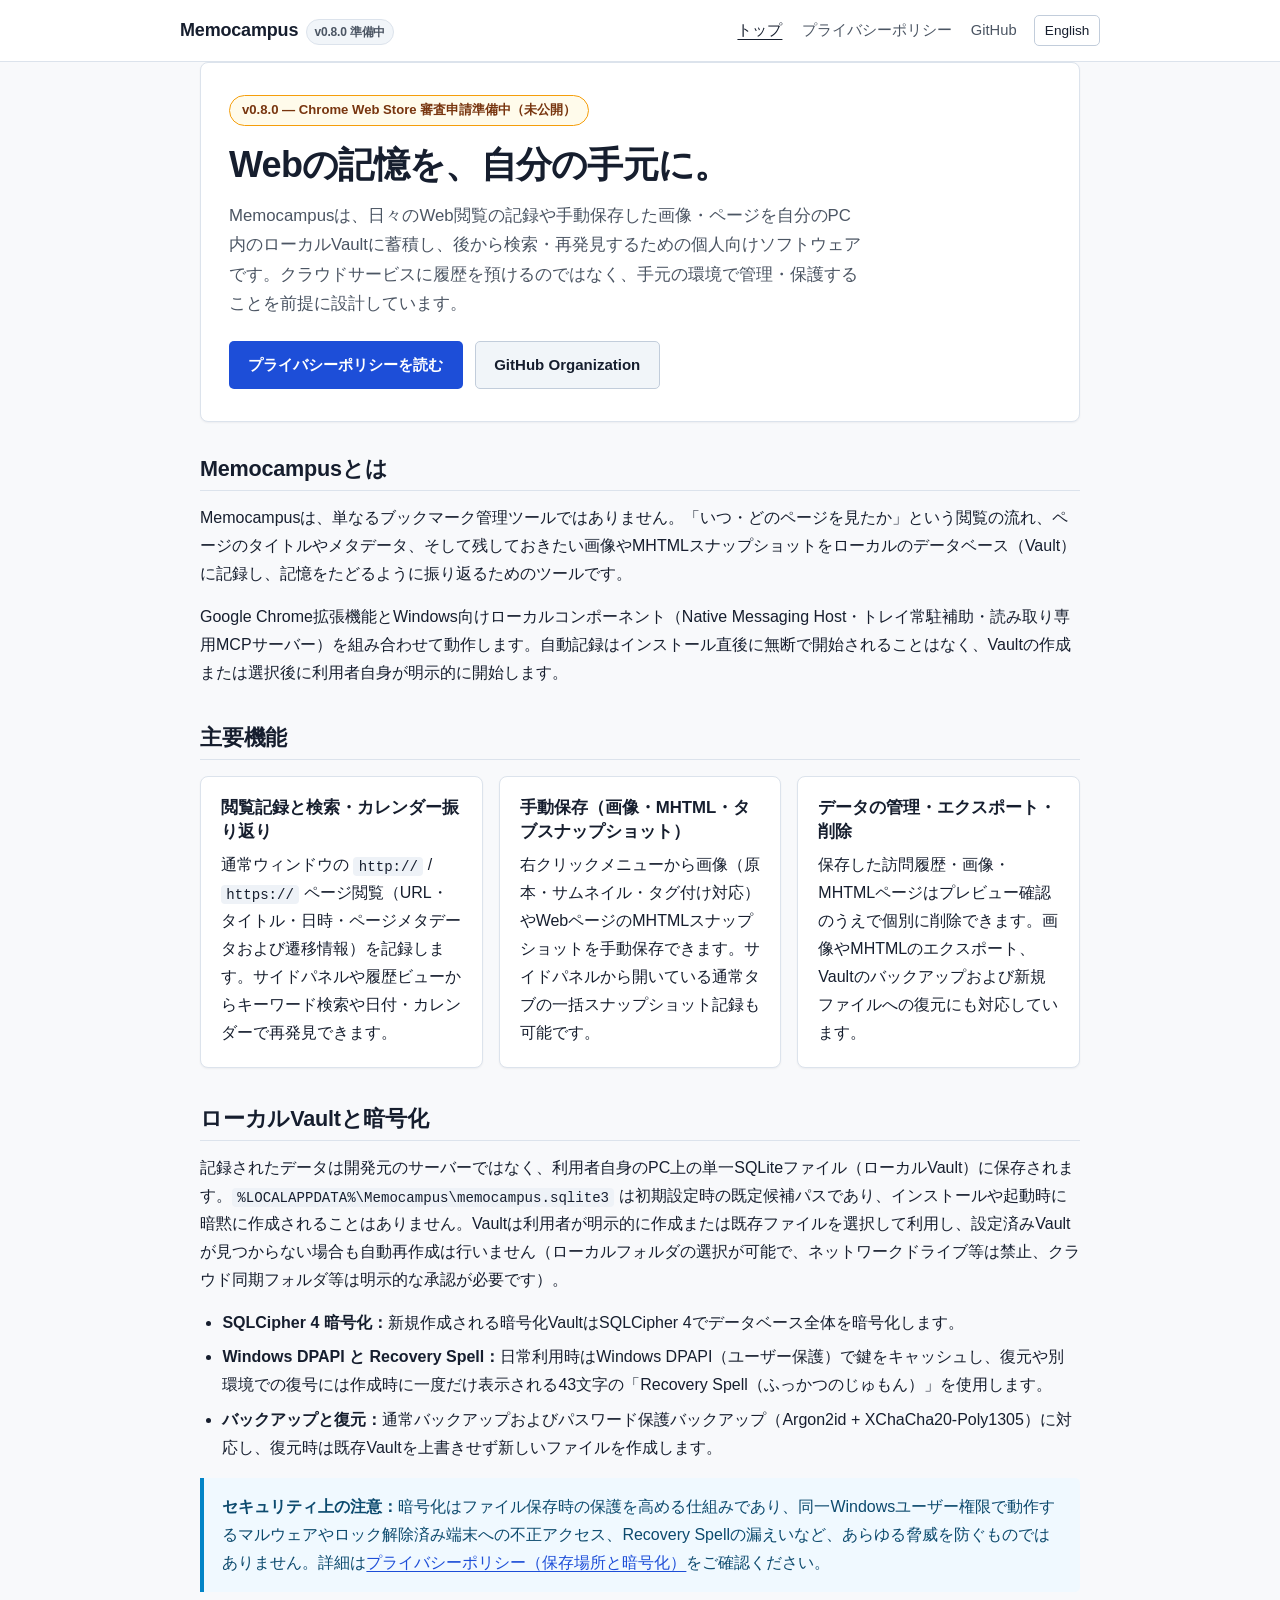
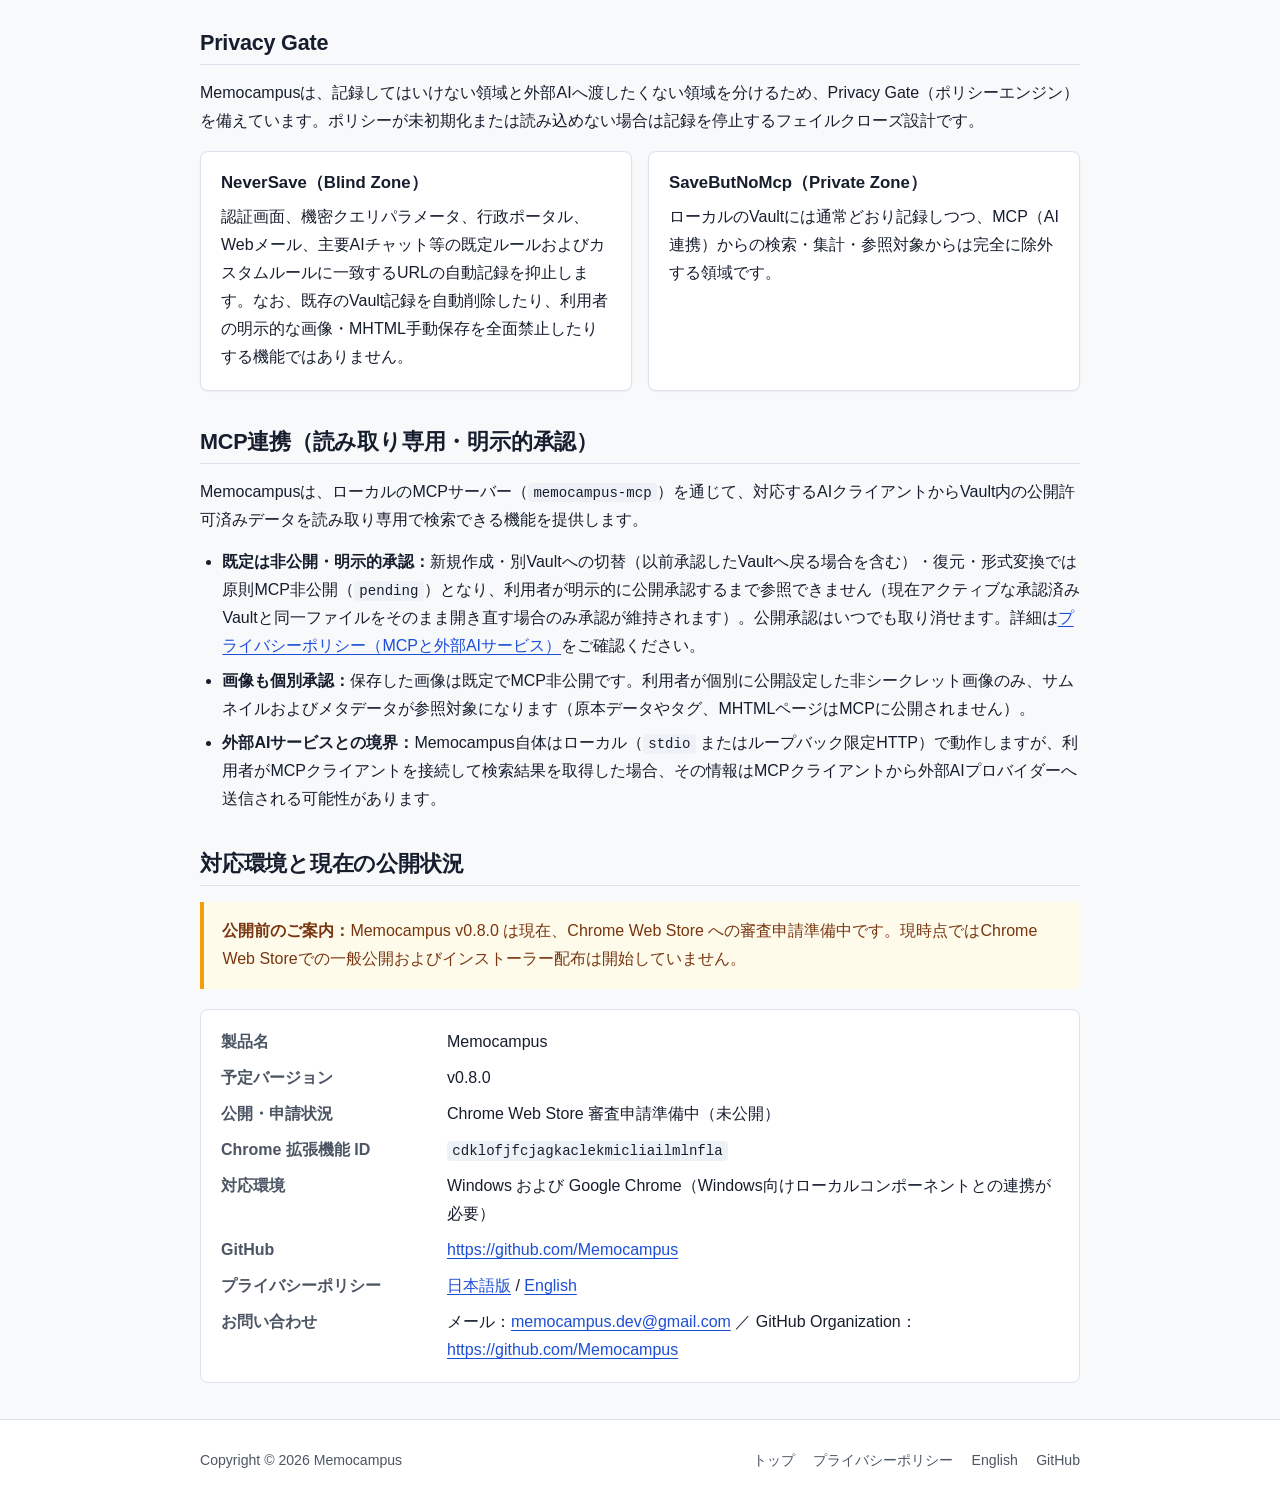
==== index.html @ ae57ad86 "docs(web): launch bilingual Memocampus website and privacy policy (#90)" ====
<!DOCTYPE html>
<html lang="ja">
<head>
  <meta charset="utf-8">
  <meta name="viewport" content="width=device-width, initial-scale=1">
  <title>Memocampus — Webの記憶を、自分の手元に。</title>
  <meta name="description" content="Memocampusは、Web閲覧の記録・画像・ページをローカルVaultに蓄積し、後から検索・再発見するためのローカルファースト・プライバシー重視ソフトウェアです。">
  <link rel="canonical" href="https://memocampus.github.io/">
  <link rel="alternate" hreflang="ja" href="https://memocampus.github.io/">
  <link rel="alternate" hreflang="en" href="https://memocampus.github.io/en/">
  <link rel="stylesheet" href="assets/style.css">
</head>
<body>
  <a class="skip-link" href="#main">本文へスキップ</a>

  <header class="site-header">
    <div class="container header-inner">
      <a class="brand" href="./">
        <span>Memocampus</span>
        <span class="brand-version">v0.8.0 準備中</span>
      </a>
      <nav class="site-nav" aria-label="メインナビゲーション">
        <a href="./" aria-current="page">トップ</a>
        <a href="privacy/">プライバシーポリシー</a>
        <a href="https://github.com/Memocampus">GitHub</a>
        <a class="lang-switch" href="en/" hreflang="en" lang="en">English</a>
      </nav>
    </div>
  </header>

  <main id="main" class="container">
    <section class="hero" aria-labelledby="hero-title">
      <div class="status-badge">v0.8.0 — Chrome Web Store 審査申請準備中（未公開）</div>
      <h1 id="hero-title">Webの記憶を、自分の手元に。</h1>
      <p class="hero-lead">
        Memocampusは、日々のWeb閲覧の記録や手動保存した画像・ページを自分のPC内のローカルVaultに蓄積し、後から検索・再発見するための個人向けソフトウェアです。クラウドサービスに履歴を預けるのではなく、手元の環境で管理・保護することを前提に設計しています。
      </p>
      <div class="hero-actions">
        <a class="btn btn-primary" href="privacy/">プライバシーポリシーを読む</a>
        <a class="btn btn-secondary" href="https://github.com/Memocampus">GitHub Organization</a>
      </div>
    </section>

    <section class="section" aria-labelledby="overview-heading">
      <h2 id="overview-heading">Memocampusとは</h2>
      <p>
        Memocampusは、単なるブックマーク管理ツールではありません。「いつ・どのページを見たか」という閲覧の流れ、ページのタイトルやメタデータ、そして残しておきたい画像やMHTMLスナップショットをローカルのデータベース（Vault）に記録し、記憶をたどるように振り返るためのツールです。
      </p>
      <p>
        Google Chrome拡張機能とWindows向けローカルコンポーネント（Native Messaging Host・トレイ常駐補助・読み取り専用MCPサーバー）を組み合わせて動作します。自動記録はインストール直後に無断で開始されることはなく、Vaultの作成または選択後に利用者自身が明示的に開始します。
      </p>
    </section>

    <section class="section" aria-labelledby="features-heading">
      <h2 id="features-heading">主要機能</h2>
      <div class="card-grid">
        <article class="card">
          <h3>閲覧記録と検索・カレンダー振り返り</h3>
          <p>
            通常ウィンドウの <code>http://</code> / <code>https://</code> ページ閲覧（URL・タイトル・日時・ページメタデータおよび遷移情報）を記録します。サイドパネルや履歴ビューからキーワード検索や日付・カレンダーで再発見できます。
          </p>
        </article>
        <article class="card">
          <h3>手動保存（画像・MHTML・タブスナップショット）</h3>
          <p>
            右クリックメニューから画像（原本・サムネイル・タグ付け対応）やWebページのMHTMLスナップショットを手動保存できます。サイドパネルから開いている通常タブの一括スナップショット記録も可能です。
          </p>
        </article>
        <article class="card">
          <h3>データの管理・エクスポート・削除</h3>
          <p>
            保存した訪問履歴・画像・MHTMLページはプレビュー確認のうえで個別に削除できます。画像やMHTMLのエクスポート、Vaultのバックアップおよび新規ファイルへの復元にも対応しています。
          </p>
        </article>
      </div>
    </section>

    <section class="section" aria-labelledby="vault-heading">
      <h2 id="vault-heading">ローカルVaultと暗号化</h2>
      <p>
        記録されたデータは開発元のサーバーではなく、利用者自身のPC上の単一SQLiteファイル（ローカルVault）に保存されます。<code>%LOCALAPPDATA%\Memocampus\memocampus.sqlite3</code> は初期設定時の既定候補パスであり、インストールや起動時に暗黙に作成されることはありません。Vaultは利用者が明示的に作成または既存ファイルを選択して利用し、設定済みVaultが見つからない場合も自動再作成は行いません（ローカルフォルダの選択が可能で、ネットワークドライブ等は禁止、クラウド同期フォルダ等は明示的な承認が必要です）。
      </p>
      <ul>
        <li><strong>SQLCipher 4 暗号化：</strong>新規作成される暗号化VaultはSQLCipher 4でデータベース全体を暗号化します。</li>
        <li><strong>Windows DPAPI と Recovery Spell：</strong>日常利用時はWindows DPAPI（ユーザー保護）で鍵をキャッシュし、復元や別環境での復号には作成時に一度だけ表示される43文字の「Recovery Spell（ふっかつのじゅもん）」を使用します。</li>
        <li><strong>バックアップと復元：</strong>通常バックアップおよびパスワード保護バックアップ（Argon2id + XChaCha20-Poly1305）に対応し、復元時は既存Vaultを上書きせず新しいファイルを作成します。</li>
      </ul>
      <div class="callout">
        <p>
          <strong>セキュリティ上の注意：</strong>暗号化はファイル保存時の保護を高める仕組みであり、同一Windowsユーザー権限で動作するマルウェアやロック解除済み端末への不正アクセス、Recovery Spellの漏えいなど、あらゆる脅威を防ぐものではありません。詳細は<a href="privacy/#storage-encryption">プライバシーポリシー（保存場所と暗号化）</a>をご確認ください。
        </p>
      </div>
    </section>

    <section class="section" aria-labelledby="privacy-gate-heading">
      <h2 id="privacy-gate-heading">Privacy Gate</h2>
      <p>
        Memocampusは、記録してはいけない領域と外部AIへ渡したくない領域を分けるため、Privacy Gate（ポリシーエンジン）を備えています。ポリシーが未初期化または読み込めない場合は記録を停止するフェイルクローズ設計です。
      </p>
      <div class="card-grid">
        <article class="card">
          <h3>NeverSave（Blind Zone）</h3>
          <p>
            認証画面、機密クエリパラメータ、行政ポータル、Webメール、主要AIチャット等の既定ルールおよびカスタムルールに一致するURLの自動記録を抑止します。なお、既存のVault記録を自動削除したり、利用者の明示的な画像・MHTML手動保存を全面禁止したりする機能ではありません。
          </p>
        </article>
        <article class="card">
          <h3>SaveButNoMcp（Private Zone）</h3>
          <p>
            ローカルのVaultには通常どおり記録しつつ、MCP（AI連携）からの検索・集計・参照対象からは完全に除外する領域です。
          </p>
        </article>
      </div>
    </section>

    <section class="section" aria-labelledby="mcp-heading">
      <h2 id="mcp-heading">MCP連携（読み取り専用・明示的承認）</h2>
      <p>
        Memocampusは、ローカルのMCPサーバー（<code>memocampus-mcp</code>）を通じて、対応するAIクライアントからVault内の公開許可済みデータを読み取り専用で検索できる機能を提供します。
      </p>
      <ul>
        <li><strong>既定は非公開・明示的承認：</strong>新規作成・別Vaultへの切替（以前承認したVaultへ戻る場合を含む）・復元・形式変換では原則MCP非公開（<code>pending</code>）となり、利用者が明示的に公開承認するまで参照できません（現在アクティブな承認済みVaultと同一ファイルをそのまま開き直す場合のみ承認が維持されます）。公開承認はいつでも取り消せます。詳細は<a href="privacy/#mcp-external-ai">プライバシーポリシー（MCPと外部AIサービス）</a>をご確認ください。</li>
        <li><strong>画像も個別承認：</strong>保存した画像は既定でMCP非公開です。利用者が個別に公開設定した非シークレット画像のみ、サムネイルおよびメタデータが参照対象になります（原本データやタグ、MHTMLページはMCPに公開されません）。</li>
        <li><strong>外部AIサービスとの境界：</strong>Memocampus自体はローカル（<code>stdio</code> またはループバック限定HTTP）で動作しますが、利用者がMCPクライアントを接続して検索結果を取得した場合、その情報はMCPクライアントから外部AIプロバイダーへ送信される可能性があります。</li>
      </ul>
    </section>

    <section class="section" aria-labelledby="status-heading">
      <h2 id="status-heading">対応環境と現在の公開状況</h2>
      <div class="callout callout-warn">
        <p>
          <strong>公開前のご案内：</strong>Memocampus v0.8.0 は現在、Chrome Web Store への審査申請準備中です。現時点ではChrome Web Storeでの一般公開およびインストーラー配布は開始していません。
        </p>
      </div>
      <dl class="meta-list">
        <dt>製品名</dt>
        <dd>Memocampus</dd>
        <dt>予定バージョン</dt>
        <dd>v0.8.0</dd>
        <dt>公開・申請状況</dt>
        <dd>Chrome Web Store 審査申請準備中（未公開）</dd>
        <dt>Chrome 拡張機能 ID</dt>
        <dd><code>cdklofjfcjagkaclekmicliailmlnfla</code></dd>
        <dt>対応環境</dt>
        <dd>Windows および Google Chrome（Windows向けローカルコンポーネントとの連携が必要）</dd>
        <dt>GitHub</dt>
        <dd><a href="https://github.com/Memocampus">https://github.com/Memocampus</a></dd>
        <dt>プライバシーポリシー</dt>
        <dd><a href="privacy/">日本語版</a> / <a href="en/privacy/" hreflang="en">English</a></dd>
        <dt>お問い合わせ</dt>
        <dd>
          メール：<a href="mailto:memocampus.dev@gmail.com">memocampus.dev@gmail.com</a> ／ GitHub Organization：<a href="https://github.com/Memocampus">https://github.com/Memocampus</a>
        </dd>
      </dl>
    </section>
  </main>

  <footer class="site-footer">
    <div class="container footer-inner">
      <div>Copyright &copy; 2026 Memocampus</div>
      <div class="footer-links">
        <a href="./">トップ</a>
        <a href="privacy/">プライバシーポリシー</a>
        <a href="en/" hreflang="en" lang="en">English</a>
        <a href="https://github.com/Memocampus">GitHub</a>
      </div>
    </div>
  </footer>
</body>
</html>
---- assets/style.css ----
/* Memocampus Official Site — Static, Zero-Tracking, Local-First Stylesheet */

:root {
  --bg: #f8f9fb;
  --surface: #ffffff;
  --surface-subtle: #f1f5f9;
  --text: #161e2e;
  --text-muted: #4b5563;
  --border: #dce3ec;
  --border-strong: #c2cddb;
  --accent: #1d4ed8;
  --accent-hover: #1e40af;
  --accent-soft: #eff6ff;
  --accent-border: #bfdbfe;
  --warn-bg: #fffbeb;
  --warn-border: #f59e0b;
  --warn-text: #78350f;
  --info-bg: #f0f9ff;
  --info-border: #0284c7;
  --info-text: #0c4a6e;
  --code-bg: #eef2f7;
  --shadow-sm: 0 1px 2px rgba(15, 23, 42, 0.05);
  --radius: 8px;
  --radius-sm: 5px;
  --max-width: 920px;
  --font-sans: -apple-system, BlinkMacSystemFont, "Segoe UI", "Hiragino Kaku Gothic ProN", "Hiragino Sans", "Yu Gothic UI", Meiryo, sans-serif;
  --font-mono: ui-monospace, SFMono-Regular, Menlo, Monaco, Consolas, "Liberation Mono", "Courier New", monospace;
}

@media (prefers-color-scheme: dark) {
  :root {
    --bg: #0f141d;
    --surface: #161d29;
    --surface-subtle: #1d2636;
    --text: #e6edf5;
    --text-muted: #9aa7b8;
    --border: #2a3548;
    --border-strong: #3b4a63;
    --accent: #60a5fa;
    --accent-hover: #93c5fd;
    --accent-soft: #17253d;
    --accent-border: #25406b;
    --warn-bg: #292011;
    --warn-border: #d97706;
    --warn-text: #fde68a;
    --info-bg: #112233;
    --info-border: #38bdf8;
    --info-text: #bae6fd;
    --code-bg: #1e293b;
    --shadow-sm: 0 1px 2px rgba(0, 0, 0, 0.25);
  }
}

*,
*::before,
*::after {
  box-sizing: border-box;
}

html {
  font-size: 16px;
  line-height: 1.75;
  -webkit-text-size-adjust: 100%;
  scroll-behavior: smooth;
}

body {
  margin: 0;
  font-family: var(--font-sans);
  color: var(--text);
  background-color: var(--bg);
  overflow-wrap: break-word;
}

.skip-link {
  position: absolute;
  left: -9999px;
  top: 0;
  background: var(--accent);
  color: #ffffff;
  padding: 0.5rem 1rem;
  z-index: 100;
  text-decoration: none;
  font-weight: 600;
}

.skip-link:focus {
  left: 0.75rem;
  top: 0.75rem;
  border-radius: var(--radius-sm);
}

a {
  color: var(--accent);
  text-decoration: underline;
  text-underline-offset: 0.18em;
}

a:hover {
  color: var(--accent-hover);
}

code {
  font-family: var(--font-mono);
  font-size: 0.88em;
  background-color: var(--code-bg);
  padding: 0.12em 0.38em;
  border-radius: 4px;
  word-break: break-word;
}

.container {
  width: 100%;
  max-width: var(--max-width);
  margin: 0 auto;
  padding: 0 1.25rem;
}

/* Header & Navigation */
.site-header {
  background-color: var(--surface);
  border-bottom: 1px solid var(--border);
  position: sticky;
  top: 0;
  z-index: 10;
}

.header-inner {
  display: flex;
  flex-wrap: wrap;
  align-items: center;
  justify-content: space-between;
  gap: 0.75rem 1.25rem;
  padding: 0.9rem 0;
}

.brand {
  display: inline-flex;
  align-items: baseline;
  gap: 0.5rem;
  text-decoration: none;
  color: var(--text);
  font-weight: 700;
  font-size: 1.125rem;
  letter-spacing: -0.01em;
}

.brand:hover {
  color: var(--accent);
}

.brand-version {
  font-size: 0.75rem;
  font-weight: 600;
  color: var(--text-muted);
  background: var(--surface-subtle);
  border: 1px solid var(--border);
  padding: 0.1rem 0.45rem;
  border-radius: 999px;
}

.site-nav {
  display: flex;
  flex-wrap: wrap;
  align-items: center;
  gap: 0.4rem 1rem;
  font-size: 0.92rem;
}

.site-nav a {
  text-decoration: none;
  color: var(--text-muted);
  font-weight: 500;
  padding: 0.2rem 0.1rem;
}

.site-nav a:hover,
.site-nav a[aria-current="page"] {
  color: var(--text);
  text-decoration: underline;
  text-underline-offset: 0.3em;
}

.site-nav a.lang-switch {
  border: 1px solid var(--border-strong);
  border-radius: var(--radius-sm);
  padding: 0.18rem 0.6rem;
  color: var(--text);
  font-size: 0.85rem;
}

.site-nav a.lang-switch:hover {
  border-color: var(--accent);
  color: var(--accent);
  text-decoration: none;
}

/* Main Content */
main {
  padding: 2.25rem 0 3.5rem;
}

/* Hero */
.hero {
  background-color: var(--surface);
  border: 1px solid var(--border);
  border-radius: var(--radius);
  padding: 2rem 1.75rem;
  margin-bottom: 2rem;
  box-shadow: var(--shadow-sm);
}

.status-badge {
  display: inline-block;
  font-size: 0.82rem;
  font-weight: 600;
  color: var(--warn-text);
  background-color: var(--warn-bg);
  border: 1px solid var(--warn-border);
  border-radius: 999px;
  padding: 0.2rem 0.75rem;
  margin-bottom: 1rem;
}

.hero h1 {
  margin: 0 0 0.75rem;
  font-size: clamp(1.65rem, 4vw, 2.25rem);
  line-height: 1.3;
  letter-spacing: -0.02em;
}

.hero-lead {
  margin: 0 0 1.4rem;
  font-size: 1.05rem;
  color: var(--text-muted);
  max-width: 68ch;
}

.hero-actions {
  display: flex;
  flex-wrap: wrap;
  gap: 0.75rem;
}

.btn {
  display: inline-block;
  padding: 0.6rem 1.15rem;
  border-radius: var(--radius-sm);
  font-weight: 600;
  font-size: 0.94rem;
  text-decoration: none;
  border: 1px solid transparent;
}

.btn-primary {
  background-color: var(--accent);
  color: #ffffff;
}

.btn-primary:hover {
  background-color: var(--accent-hover);
  color: #ffffff;
}

.btn-secondary {
  background-color: var(--surface-subtle);
  color: var(--text);
  border-color: var(--border-strong);
}

.btn-secondary:hover {
  border-color: var(--accent);
  color: var(--accent);
}

@media (prefers-color-scheme: dark) {
  .btn-primary {
    color: #0b1220;
  }
  .btn-primary:hover {
    color: #0b1220;
  }
}

/* Sections & Cards */
.section {
  margin-bottom: 2.25rem;
}

.section h2 {
  font-size: 1.35rem;
  line-height: 1.35;
  margin: 0 0 0.85rem;
  padding-bottom: 0.45rem;
  border-bottom: 1px solid var(--border);
  letter-spacing: -0.01em;
}

.section h3 {
  font-size: 1.06rem;
  line-height: 1.4;
  margin: 1.25rem 0 0.45rem;
}

.section p {
  margin: 0 0 0.9rem;
}

.section ul,
.section ol {
  margin: 0 0 1rem;
  padding-left: 1.4rem;
}

.section li {
  margin-bottom: 0.4rem;
}

.card-grid {
  display: grid;
  grid-template-columns: repeat(auto-fit, minmax(250px, 1fr));
  gap: 1rem;
  margin-top: 1rem;
}

.card {
  background-color: var(--surface);
  border: 1px solid var(--border);
  border-radius: var(--radius);
  padding: 1.2rem 1.25rem;
  box-shadow: var(--shadow-sm);
}

.card h3 {
  margin-top: 0;
  margin-bottom: 0.5rem;
  font-size: 1.05rem;
}

.card p:last-child,
.card ul:last-child {
  margin-bottom: 0;
}

/* Callouts */
.callout {
  border-left: 4px solid var(--info-border);
  background-color: var(--info-bg);
  color: var(--info-text);
  padding: 0.95rem 1.15rem;
  border-radius: 0 var(--radius-sm) var(--radius-sm) 0;
  margin: 1rem 0 1.25rem;
}

.callout-warn {
  border-left-color: var(--warn-border);
  background-color: var(--warn-bg);
  color: var(--warn-text);
}

.callout p:last-child {
  margin-bottom: 0;
}

.callout strong {
  color: inherit;
}

/* Tables */
.table-wrap {
  width: 100%;
  overflow-x: auto;
  margin: 1rem 0 1.25rem;
  border: 1px solid var(--border);
  border-radius: var(--radius-sm);
  background-color: var(--surface);
}

table {
  width: 100%;
  border-collapse: collapse;
  font-size: 0.93rem;
}

th,
td {
  text-align: left;
  vertical-align: top;
  padding: 0.7rem 0.85rem;
  border-bottom: 1px solid var(--border);
}

th {
  background-color: var(--surface-subtle);
  font-weight: 600;
  white-space: nowrap;
}

tr:last-child td {
  border-bottom: none;
}

/* Definition / Meta Lists */
.meta-list {
  display: grid;
  grid-template-columns: minmax(140px, 210px) 1fr;
  gap: 0.5rem 1rem;
  background-color: var(--surface);
  border: 1px solid var(--border);
  border-radius: var(--radius);
  padding: 1.15rem 1.25rem;
  margin: 1rem 0;
}

.meta-list dt {
  font-weight: 600;
  color: var(--text-muted);
}

.meta-list dd {
  margin: 0;
}

/* Policy Page Specifics */
.doc-header {
  background-color: var(--surface);
  border: 1px solid var(--border);
  border-radius: var(--radius);
  padding: 1.6rem 1.5rem;
  margin-bottom: 1.75rem;
  box-shadow: var(--shadow-sm);
}

.doc-header h1 {
  margin: 0 0 0.5rem;
  font-size: clamp(1.5rem, 3.6vw, 2rem);
  line-height: 1.3;
}

.doc-meta {
  font-size: 0.9rem;
  color: var(--text-muted);
  margin: 0;
}

.toc {
  background-color: var(--surface);
  border: 1px solid var(--border);
  border-radius: var(--radius);
  padding: 1.1rem 1.35rem;
  margin-bottom: 2rem;
}

.toc-title {
  font-weight: 700;
  font-size: 0.95rem;
  margin: 0 0 0.6rem;
}

.toc ol {
  margin: 0;
  padding-left: 1.35rem;
  columns: 2;
  column-gap: 1.5rem;
  font-size: 0.92rem;
}

.toc li {
  margin-bottom: 0.3rem;
  break-inside: avoid;
}

.policy-article section {
  background-color: var(--surface);
  border: 1px solid var(--border);
  border-radius: var(--radius);
  padding: 1.4rem 1.5rem;
  margin-bottom: 1.25rem;
  box-shadow: var(--shadow-sm);
  scroll-margin-top: 5rem;
}

.policy-article h2 {
  font-size: 1.22rem;
  margin: 0 0 0.8rem;
  padding-bottom: 0.4rem;
  border-bottom: 1px solid var(--border);
}

.policy-article h3 {
  font-size: 1rem;
  margin: 1.15rem 0 0.4rem;
}

.policy-article p {
  margin: 0 0 0.85rem;
}

.policy-article p:last-child,
.policy-article ul:last-child,
.policy-article ol:last-child {
  margin-bottom: 0;
}

.policy-article ul,
.policy-article ol {
  margin: 0 0 0.9rem;
  padding-left: 1.4rem;
}

.policy-article li {
  margin-bottom: 0.35rem;
}

/* Footer */
.site-footer {
  border-top: 1px solid var(--border);
  background-color: var(--surface);
  padding: 1.75rem 0;
  font-size: 0.88rem;
  color: var(--text-muted);
}

.footer-inner {
  display: flex;
  flex-wrap: wrap;
  justify-content: space-between;
  align-items: center;
  gap: 0.75rem 1.5rem;
}

.footer-links {
  display: flex;
  flex-wrap: wrap;
  gap: 0.5rem 1.15rem;
}

.footer-links a {
  color: var(--text-muted);
  text-decoration: none;
}

.footer-links a:hover {
  color: var(--text);
  text-decoration: underline;
}

/* Responsive Adjustments */
@media (max-width: 680px) {
  .container {
    padding: 0 1rem;
  }

  .hero {
    padding: 1.4rem 1.15rem;
  }

  .doc-header,
  .policy-article section {
    padding: 1.2rem 1.05rem;
  }

  .toc ol {
    columns: 1;
  }

  .meta-list {
    grid-template-columns: 1fr;
    gap: 0.25rem;
  }

  .meta-list dt {
    margin-top: 0.55rem;
  }

  .meta-list dt:first-child {
    margin-top: 0;
  }

  th {
    white-space: normal;
  }
}
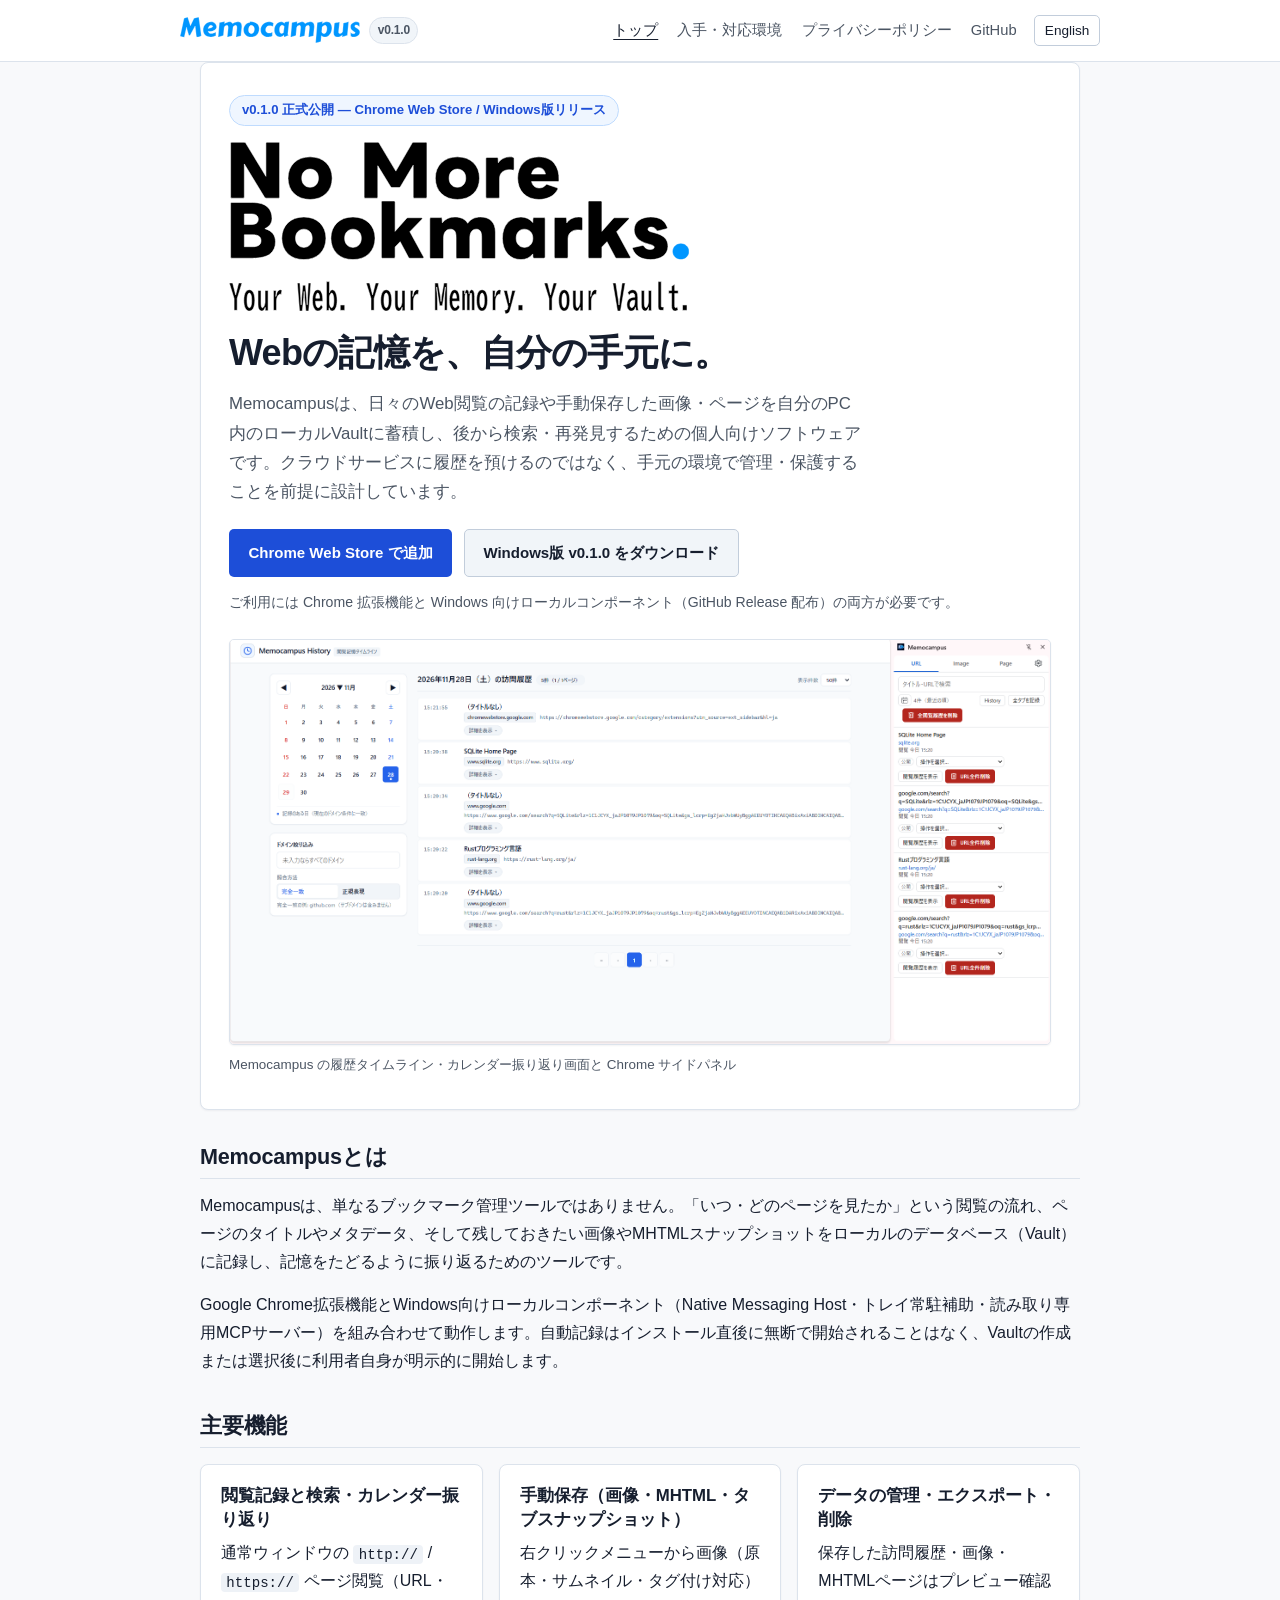
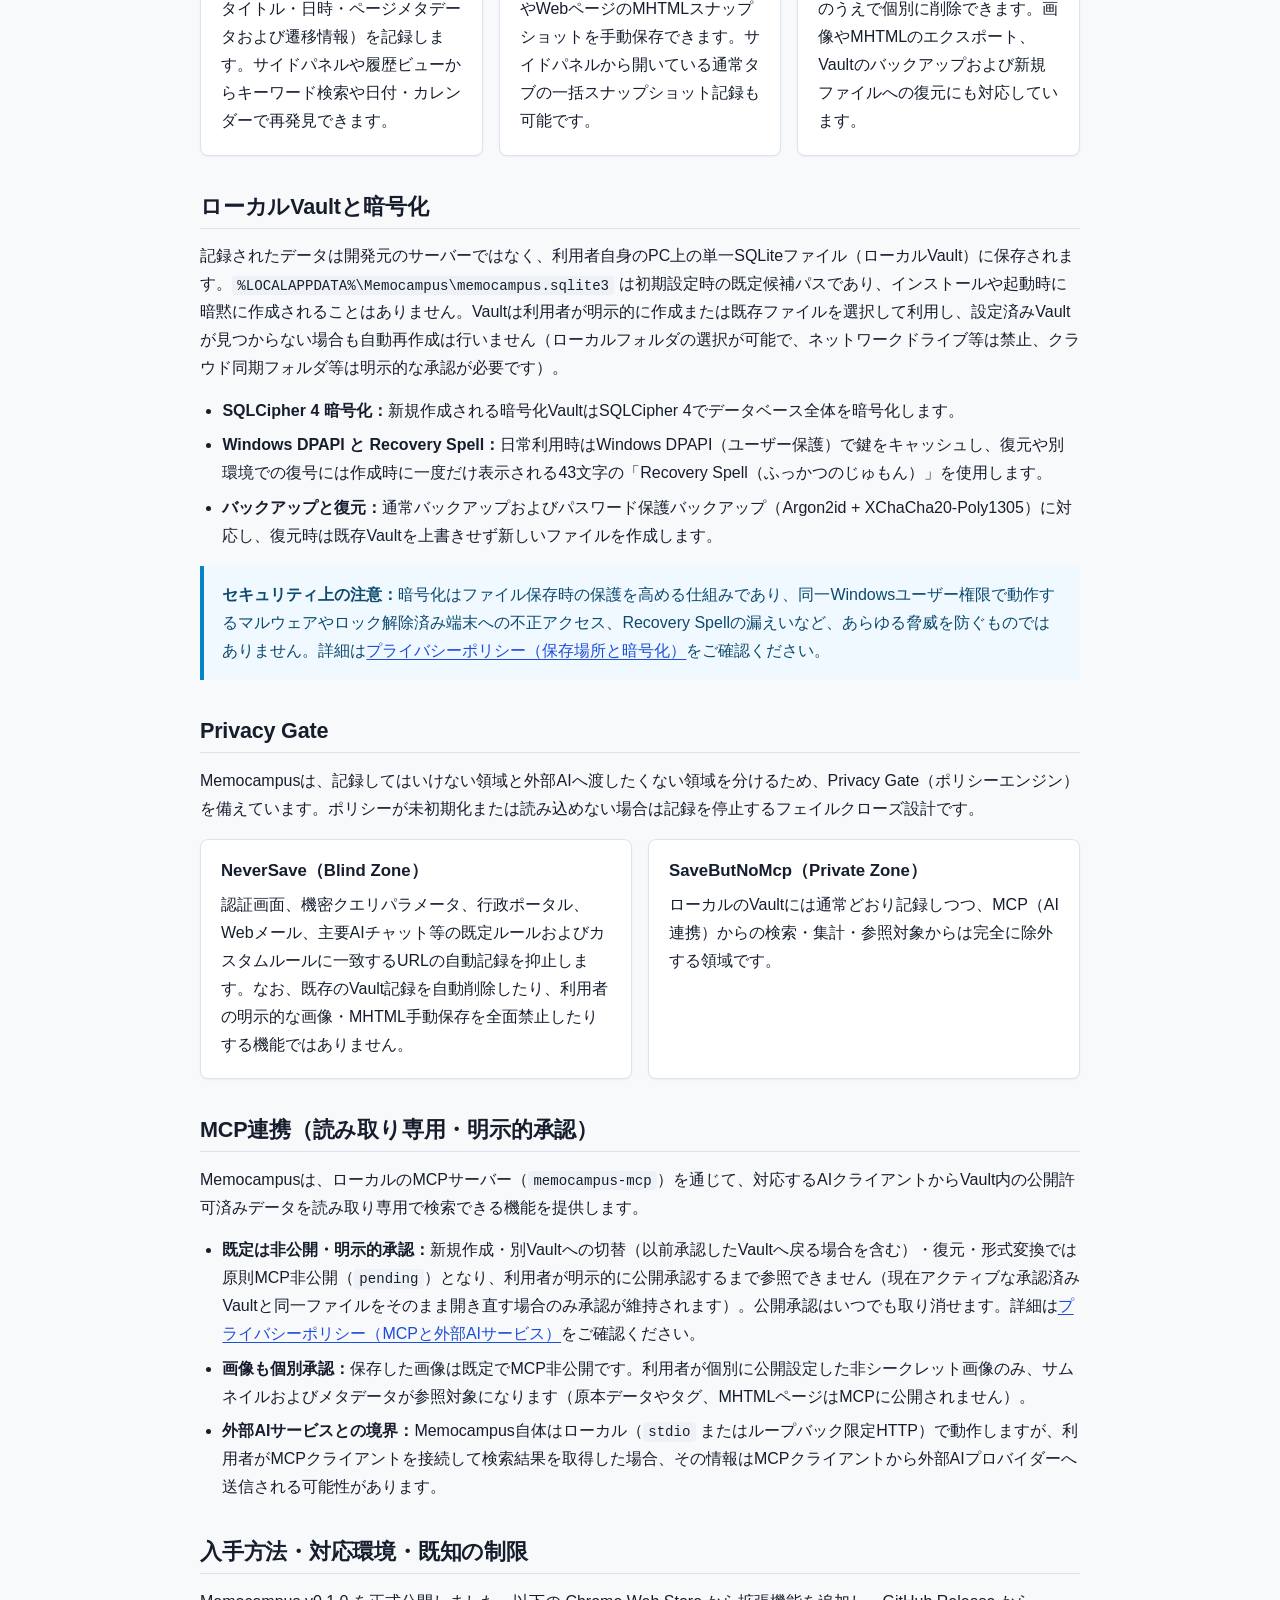
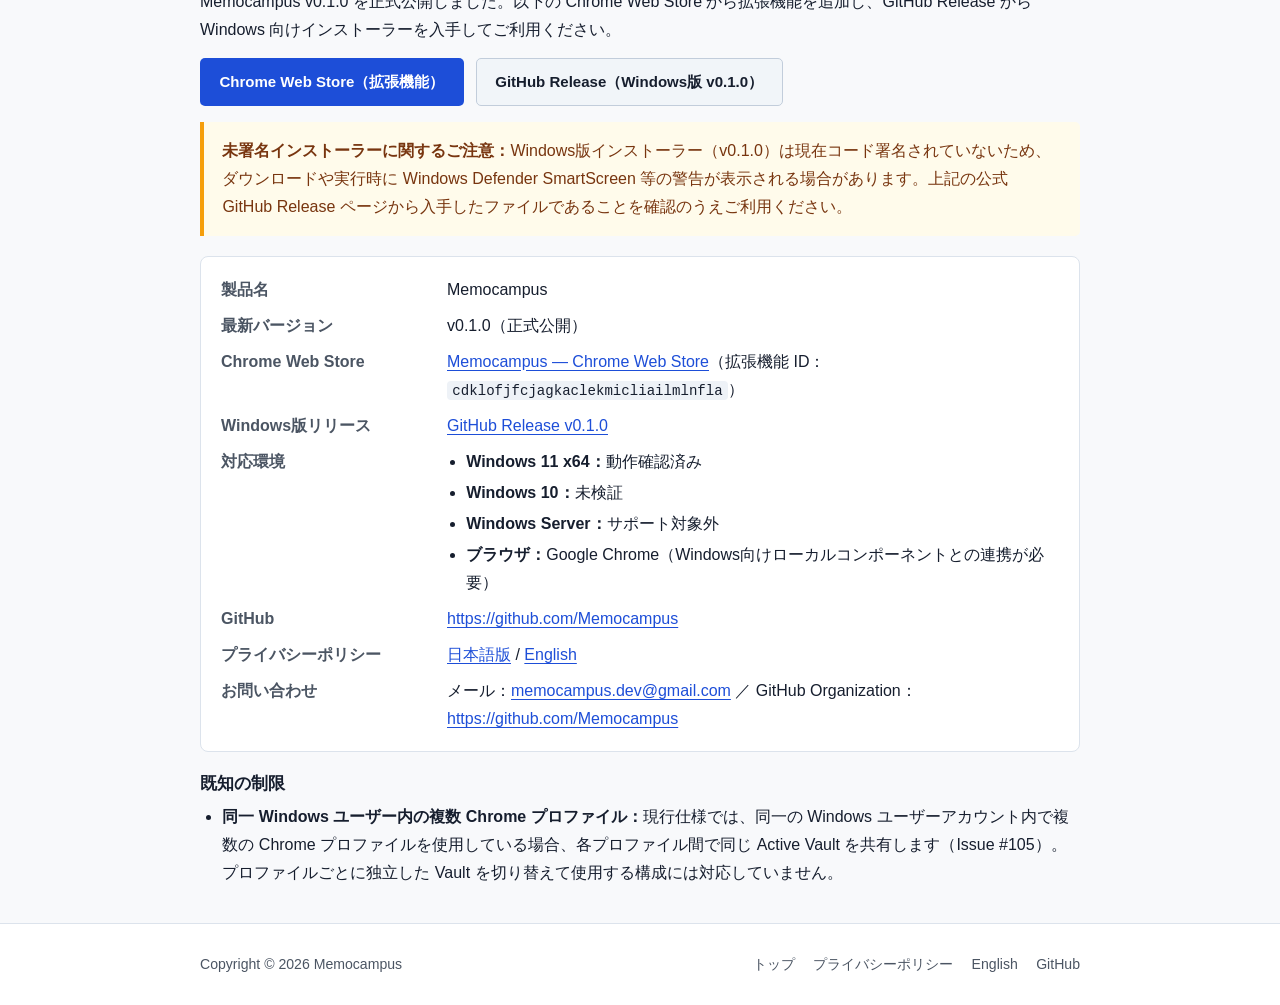
==== commit a62b323a: "feat(site): launch Memocampus v0.1.0 public website" ====
--- a/index.html
+++ b/index.html
@@ -8,6 +8,7 @@
   <link rel="canonical" href="https://memocampus.github.io/">
   <link rel="alternate" hreflang="ja" href="https://memocampus.github.io/">
   <link rel="alternate" hreflang="en" href="https://memocampus.github.io/en/">
+  <link rel="icon" type="image/png" href="assets/icon.png">
   <link rel="stylesheet" href="assets/style.css">
 </head>
 <body>
@@ -16,11 +17,12 @@
   <header class="site-header">
     <div class="container header-inner">
       <a class="brand" href="./">
-        <span>Memocampus</span>
-        <span class="brand-version">v0.8.0 準備中</span>
+        <img class="brand-logo" src="assets/logo.svg" alt="Memocampus" width="646" height="93">
+        <span class="brand-version">v0.1.0</span>
       </a>
       <nav class="site-nav" aria-label="メインナビゲーション">
         <a href="./" aria-current="page">トップ</a>
+        <a href="#download-status">入手・対応環境</a>
         <a href="privacy/">プライバシーポリシー</a>
         <a href="https://github.com/Memocampus">GitHub</a>
         <a class="lang-switch" href="en/" hreflang="en" lang="en">English</a>
@@ -30,15 +32,25 @@
 
   <main id="main" class="container">
     <section class="hero" aria-labelledby="hero-title">
-      <div class="status-badge">v0.8.0 — Chrome Web Store 審査申請準備中（未公開）</div>
+      <div class="status-badge">v0.1.0 正式公開 — Chrome Web Store / Windows版リリース</div>
+      <div class="hero-copy">
+        <img src="assets/copy.svg" alt="No More Bookmarks. Your Web. Your Memory. Your Vault." width="851" height="318">
+      </div>
       <h1 id="hero-title">Webの記憶を、自分の手元に。</h1>
       <p class="hero-lead">
         Memocampusは、日々のWeb閲覧の記録や手動保存した画像・ページを自分のPC内のローカルVaultに蓄積し、後から検索・再発見するための個人向けソフトウェアです。クラウドサービスに履歴を預けるのではなく、手元の環境で管理・保護することを前提に設計しています。
       </p>
       <div class="hero-actions">
-        <a class="btn btn-primary" href="privacy/">プライバシーポリシーを読む</a>
-        <a class="btn btn-secondary" href="https://github.com/Memocampus">GitHub Organization</a>
-      </div>
+        <a class="btn btn-primary" href="https://chromewebstore.google.com/detail/memocampus/cdklofjfcjagkaclekmicliailmlnfla">Chrome Web Store で追加</a>
+        <a class="btn btn-secondary" href="https://github.com/motoki-kentaro/Memocampus/releases/tag/v0.1.0">Windows版 v0.1.0 をダウンロード</a>
+      </div>
+      <p class="hero-note">
+        ご利用には Chrome 拡張機能と Windows 向けローカルコンポーネント（GitHub Release 配布）の両方が必要です。
+      </p>
+      <figure class="hero-visual">
+        <img src="assets/hero.png" alt="Memocampus の履歴タイムライン、カレンダー、ドメイン絞り込みおよび Chrome サイドパネルの画面イメージ" width="1907" height="940">
+        <figcaption>Memocampus の履歴タイムライン・カレンダー振り返り画面と Chrome サイドパネル</figcaption>
+      </figure>
     </section>
 
     <section class="section" aria-labelledby="overview-heading">
@@ -125,24 +137,38 @@
       </ul>
     </section>
 
-    <section class="section" aria-labelledby="status-heading">
-      <h2 id="status-heading">対応環境と現在の公開状況</h2>
+    <section id="download-status" class="section" aria-labelledby="status-heading">
+      <h2 id="status-heading">入手方法・対応環境・既知の制限</h2>
+      <p>
+        Memocampus v0.1.0 を正式公開しました。以下の Chrome Web Store から拡張機能を追加し、GitHub Release から Windows 向けインストーラーを入手してご利用ください。
+      </p>
+      <div class="hero-actions">
+        <a class="btn btn-primary" href="https://chromewebstore.google.com/detail/memocampus/cdklofjfcjagkaclekmicliailmlnfla">Chrome Web Store（拡張機能）</a>
+        <a class="btn btn-secondary" href="https://github.com/motoki-kentaro/Memocampus/releases/tag/v0.1.0">GitHub Release（Windows版 v0.1.0）</a>
+      </div>
       <div class="callout callout-warn">
         <p>
-          <strong>公開前のご案内：</strong>Memocampus v0.8.0 は現在、Chrome Web Store への審査申請準備中です。現時点ではChrome Web Storeでの一般公開およびインストーラー配布は開始していません。
+          <strong>未署名インストーラーに関するご注意：</strong>Windows版インストーラー（v0.1.0）は現在コード署名されていないため、ダウンロードや実行時に Windows Defender SmartScreen 等の警告が表示される場合があります。上記の公式 GitHub Release ページから入手したファイルであることを確認のうえご利用ください。
         </p>
       </div>
       <dl class="meta-list">
         <dt>製品名</dt>
         <dd>Memocampus</dd>
-        <dt>予定バージョン</dt>
-        <dd>v0.8.0</dd>
-        <dt>公開・申請状況</dt>
-        <dd>Chrome Web Store 審査申請準備中（未公開）</dd>
-        <dt>Chrome 拡張機能 ID</dt>
-        <dd><code>cdklofjfcjagkaclekmicliailmlnfla</code></dd>
+        <dt>最新バージョン</dt>
+        <dd>v0.1.0（正式公開）</dd>
+        <dt>Chrome Web Store</dt>
+        <dd><a href="https://chromewebstore.google.com/detail/memocampus/cdklofjfcjagkaclekmicliailmlnfla">Memocampus — Chrome Web Store</a>（拡張機能 ID：<code>cdklofjfcjagkaclekmicliailmlnfla</code>）</dd>
+        <dt>Windows版リリース</dt>
+        <dd><a href="https://github.com/motoki-kentaro/Memocampus/releases/tag/v0.1.0">GitHub Release v0.1.0</a></dd>
         <dt>対応環境</dt>
-        <dd>Windows および Google Chrome（Windows向けローカルコンポーネントとの連携が必要）</dd>
+        <dd>
+          <ul>
+            <li><strong>Windows 11 x64：</strong>動作確認済み</li>
+            <li><strong>Windows 10：</strong>未検証</li>
+            <li><strong>Windows Server：</strong>サポート対象外</li>
+            <li><strong>ブラウザ：</strong>Google Chrome（Windows向けローカルコンポーネントとの連携が必要）</li>
+          </ul>
+        </dd>
         <dt>GitHub</dt>
         <dd><a href="https://github.com/Memocampus">https://github.com/Memocampus</a></dd>
         <dt>プライバシーポリシー</dt>
@@ -152,6 +178,10 @@
           メール：<a href="mailto:memocampus.dev@gmail.com">memocampus.dev@gmail.com</a> ／ GitHub Organization：<a href="https://github.com/Memocampus">https://github.com/Memocampus</a>
         </dd>
       </dl>
+      <h3>既知の制限</h3>
+      <ul>
+        <li><strong>同一 Windows ユーザー内の複数 Chrome プロファイル：</strong>現行仕様では、同一の Windows ユーザーアカウント内で複数の Chrome プロファイルを使用している場合、各プロファイル間で同じ Active Vault を共有します（Issue #105）。プロファイルごとに独立した Vault を切り替えて使用する構成には対応していません。</li>
+      </ul>
     </section>
   </main>
 
--- a/assets/style.css
+++ b/assets/style.css
@@ -136,8 +136,8 @@
 
 .brand {
   display: inline-flex;
-  align-items: baseline;
-  gap: 0.5rem;
+  align-items: center;
+  gap: 0.6rem;
   text-decoration: none;
   color: var(--text);
   font-weight: 700;
@@ -147,6 +147,13 @@
 
 .brand:hover {
   color: var(--accent);
+}
+
+.brand-logo {
+  display: block;
+  height: 26px;
+  width: auto;
+  max-width: 100%;
 }
 
 .brand-version {
@@ -214,12 +221,32 @@
   display: inline-block;
   font-size: 0.82rem;
   font-weight: 600;
-  color: var(--warn-text);
-  background-color: var(--warn-bg);
-  border: 1px solid var(--warn-border);
+  color: var(--accent);
+  background-color: var(--accent-soft);
+  border: 1px solid var(--accent-border);
   border-radius: 999px;
   padding: 0.2rem 0.75rem;
   margin-bottom: 1rem;
+}
+
+.hero-copy {
+  margin: 0 0 1rem;
+  max-width: 460px;
+}
+
+.hero-copy img {
+  display: block;
+  width: 100%;
+  height: auto;
+}
+
+@media (prefers-color-scheme: dark) {
+  .hero-copy {
+    background-color: #ffffff;
+    padding: 0.9rem 1.15rem;
+    border-radius: var(--radius-sm);
+    max-width: calc(460px + 2.3rem);
+  }
 }
 
 .hero h1 {
@@ -240,6 +267,32 @@
   display: flex;
   flex-wrap: wrap;
   gap: 0.75rem;
+}
+
+.hero-note {
+  margin: 0.85rem 0 0;
+  font-size: 0.88rem;
+  color: var(--text-muted);
+}
+
+.hero-visual {
+  margin: 1.5rem 0 0;
+}
+
+.hero-visual img {
+  display: block;
+  width: 100%;
+  height: auto;
+  border: 1px solid var(--border);
+  border-radius: var(--radius-sm);
+  background-color: #ffffff;
+  box-shadow: var(--shadow-sm);
+}
+
+.hero-visual figcaption {
+  margin-top: 0.5rem;
+  font-size: 0.84rem;
+  color: var(--text-muted);
 }
 
 .btn {
@@ -285,6 +338,7 @@
 /* Sections & Cards */
 .section {
   margin-bottom: 2.25rem;
+  scroll-margin-top: 5rem;
 }
 
 .section h2 {
@@ -421,6 +475,19 @@
   margin: 0;
 }
 
+.meta-list ul {
+  margin: 0;
+  padding-left: 1.2rem;
+}
+
+.meta-list li {
+  margin-bottom: 0.2rem;
+}
+
+.meta-list li:last-child {
+  margin-bottom: 0;
+}
+
 /* Policy Page Specifics */
 .doc-header {
   background-color: var(--surface);
@@ -551,6 +618,14 @@
     padding: 0 1rem;
   }
 
+  .brand-logo {
+    height: 22px;
+  }
+
+  .hero-copy {
+    max-width: 360px;
+  }
+
   .hero {
     padding: 1.4rem 1.15rem;
   }
